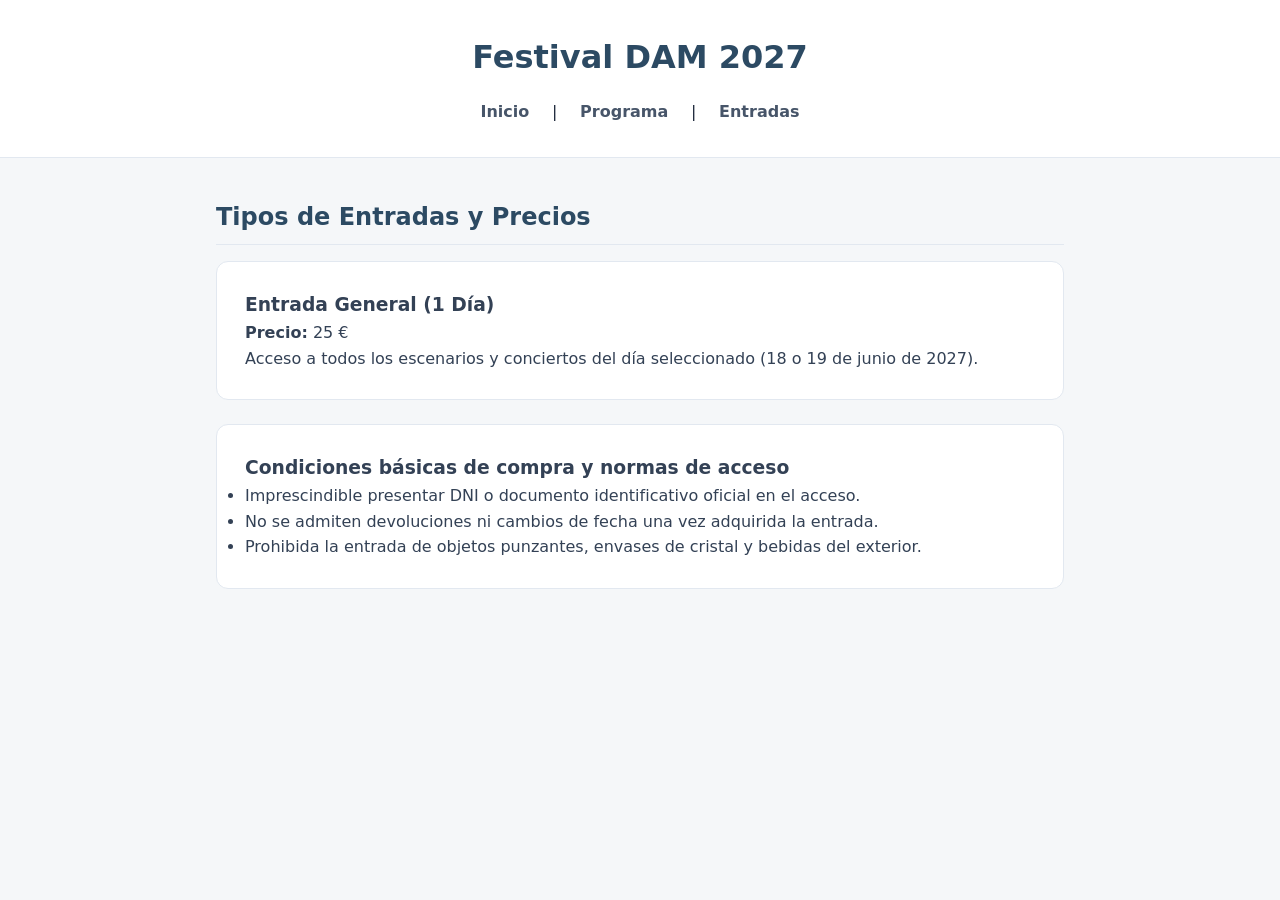
==== entradas.html @ 3f01dd0f "Novedad: Añadir contenido a las entradas y terminar reglas de git ignore para la 1.0" ====
<!DOCTYPE html>
<html lang="es">
<head>
    <meta charset="UTF-8">
    <title>Entradas - Festival DAM 2027</title>
    <link rel="stylesheet" href="style.css">
</head>
<body>
    <header>
        <h1>Festival DAM 2027</h1>
        <nav>
            <a href="index.html">Inicio</a> | 
            <a href="programa.html">Programa</a> | 
            <a href="entradas.html">Entradas</a>
        </nav>
    </header>
    <main>
        <h2>Tipos de Entradas y Precios</h2>
        
        <section>
            <h3>Entrada General (1 Día)</h3>
            <p><strong>Precio:</strong> 25 €</p>
            <p>Acceso a todos los escenarios y conciertos del día seleccionado (18 o 19 de junio de 2027).</p>
        </section>

        <section>
            <h3>Condiciones básicas de compra y normas de acceso</h3>
            <ul>
                <li>Imprescindible presentar DNI o documento identificativo oficial en el acceso.</li>
                <li>No se admiten devoluciones ni cambios de fecha una vez adquirida la entrada.</li>
                <li>Prohibida la entrada de objetos punzantes, envases de cristal y bebidas del exterior.</li>
            </ul>
        </section>
    </main>
</body>
</html>
---- style.css ----
* {
    box-sizing: border-box;
    margin: 0;
    padding: 0;
}

body {
    font-family: system-ui, -apple-system, "Segoe UI", Roboto, Helvetica, Arial, sans-serif;
    line-height: 1.6;
    background-color: #f5f7f9;
    color: #334155;
}

header {
    background-color: #ffffff;
    color: #1e293b;
    padding: 2rem 1rem;
    text-align: center;
    border-bottom: 1px solid #e2e8f0;
}

header h1 {
    margin-bottom: 1rem;
    font-weight: 700;
    color: #2c4a63;
}

nav ul {
    list-style: none;
    display: flex;
    justify-content: center;
    gap: 0.75rem;
}

nav a {
    color: #475569;
    text-decoration: none;
    font-weight: 600;
    padding: 0.5rem 1.1rem;
    border-radius: 20px;
    transition: background-color 0.2s, color 0.2s;
}

nav a:hover {
    background-color: #eef3f7;
    color: #2c4a63;
}

nav a.activo {
    background-color: #dbe8f2;
    color: #1e3a52;
}

main {
    max-width: 880px;
    margin: 2.5rem auto;
    padding: 0 1rem;
}

section {
    background-color: #ffffff;
    padding: 1.75rem;
    margin-bottom: 1.5rem;
    border-radius: 12px;
    border: 1px solid #e2e8f0;
}

h2 {
    color: #2c4a63;
    margin-bottom: 1rem;
    border-bottom: 1px solid #e2e8f0;
    padding-bottom: 0.5rem;
    font-weight: 600;
}

.eslogan {
    font-size: 1.1rem;
    font-weight: 600;
    color: #2c4a63;
    background-color: #f0f6fa;
    border-left: 3px solid #7aa3c2;
    padding: 0.8rem 1rem;
    margin: 1.2rem 0;
    border-radius: 0 8px 8px 0;
}

table {
    width: 100%;
    border-collapse: collapse;
    margin-top: 1rem;
}

th, td {
    border-bottom: 1px solid #edf2f7;
    padding: 0.85rem;
    text-align: left;
}

th {
    background-color: #f8fafc;
    color: #334155;
    font-weight: 600;
}

tbody tr:hover {
    background-color: #f8fafc;
}

footer {
    text-align: center;
    padding: 1.5rem;
    color: #64748b;
    margin-top: 3rem;
    font-size: 0.9rem;
    border-top: 1px solid #e2e8f0;
}
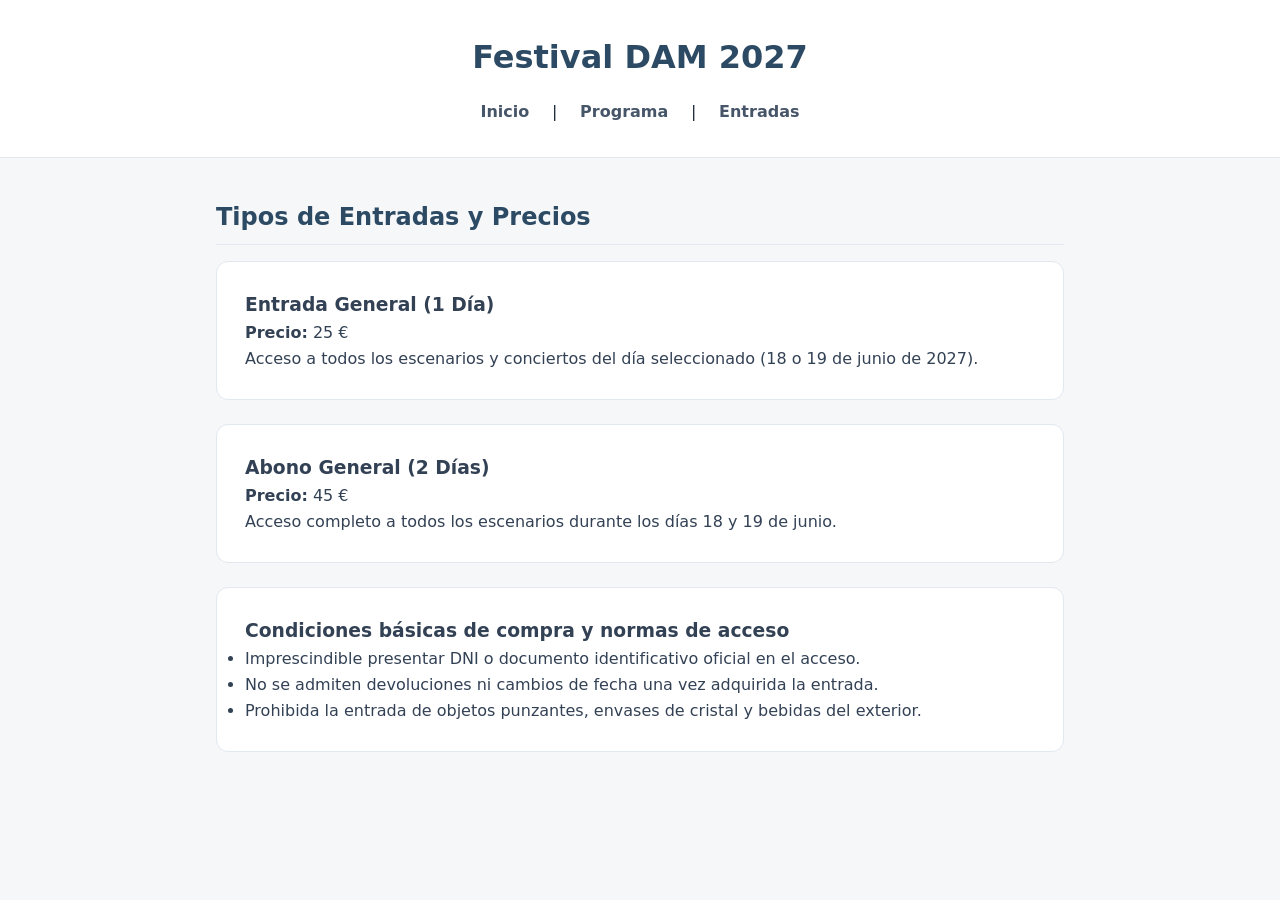
==== commit da90f4a4: "Funcion: añadido abono general de 2 dias a entradas.html" ====
--- a/entradas.html
+++ b/entradas.html
@@ -23,6 +23,12 @@
             <p>Acceso a todos los escenarios y conciertos del día seleccionado (18 o 19 de junio de 2027).</p>
         </section>
 
+	<section> 
+		<h3>Abono General (2 Días)</h3> 
+		<p><strong>Precio:</strong> 45 €</p>
+		<p>Acceso completo a todos los escenarios durante los días 18 y 19 		de junio.</p>
+	</section>
+
         <section>
             <h3>Condiciones básicas de compra y normas de acceso</h3>
             <ul>
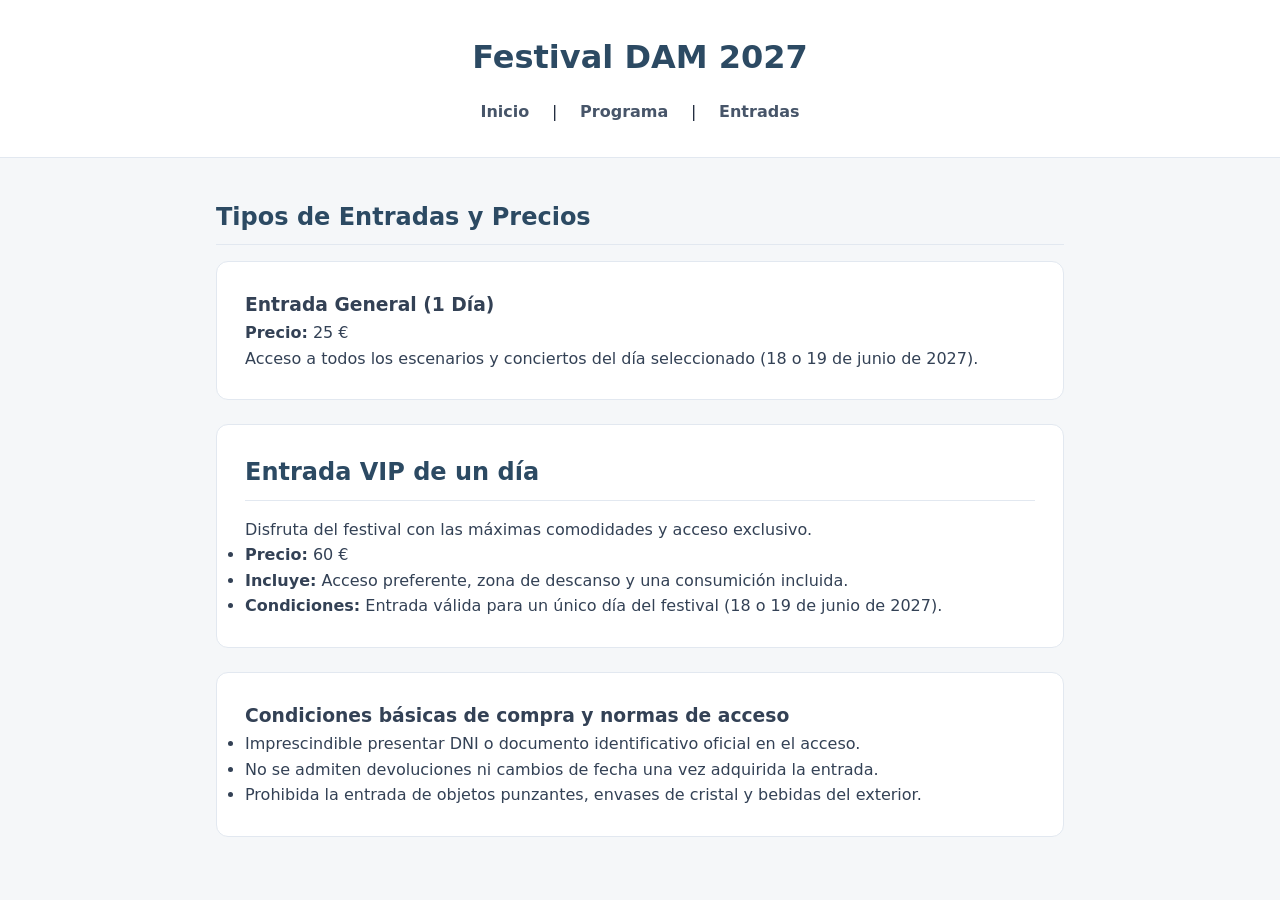
==== commit 72fd0318: "Añadida entrada VIP de un día en entradas.html" ====
--- a/entradas.html
+++ b/entradas.html
@@ -23,12 +23,16 @@
             <p>Acceso a todos los escenarios y conciertos del día seleccionado (18 o 19 de junio de 2027).</p>
         </section>
 
-	<section> 
-		<h3>Abono General (2 Días)</h3> 
-		<p><strong>Precio:</strong> 45 €</p>
-		<p>Acceso completo a todos los escenarios durante los días 18 y 19 		de junio.</p>
-	</section>
-
+        <section>
+            <h2>Entrada VIP de un día</h2>
+            <p>Disfruta del festival con las máximas comodidades y acceso exclusivo.</p>
+            <ul>
+                <li><strong>Precio:</strong> 60 €</li>
+                <li><strong>Incluye:</strong> Acceso preferente, zona de descanso y una consumición incluida.</li>
+                <li><strong>Condiciones:</strong> Entrada válida para un único día del festival (18 o 19 de junio de 2027).</li>
+            </ul>
+        </section>
+        
         <section>
             <h3>Condiciones básicas de compra y normas de acceso</h3>
             <ul>
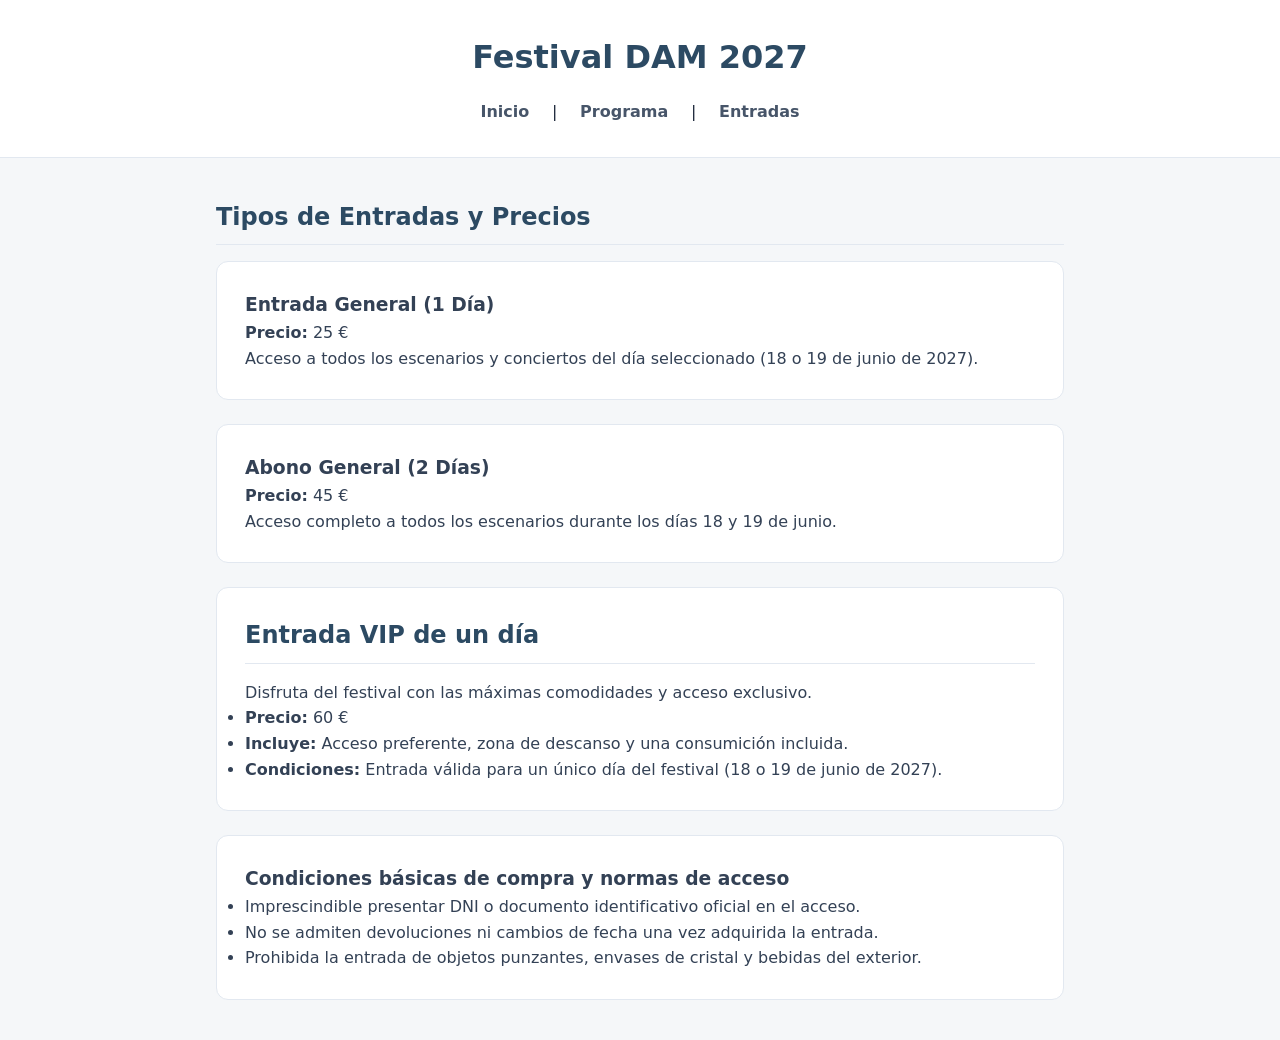
==== commit 348d972e: "fix: resolver conflicto de eslogan en index.html index.html integrado en mai" ====
--- a/entradas.html
+++ b/entradas.html
@@ -23,6 +23,12 @@
             <p>Acceso a todos los escenarios y conciertos del día seleccionado (18 o 19 de junio de 2027).</p>
         </section>
 
+	<section> 
+		<h3>Abono General (2 Días)</h3> 
+		<p><strong>Precio:</strong> 45 €</p>
+		<p>Acceso completo a todos los escenarios durante los días 18 y 19 		de junio.</p>
+	</section>
+
         <section>
             <h2>Entrada VIP de un día</h2>
             <p>Disfruta del festival con las máximas comodidades y acceso exclusivo.</p>
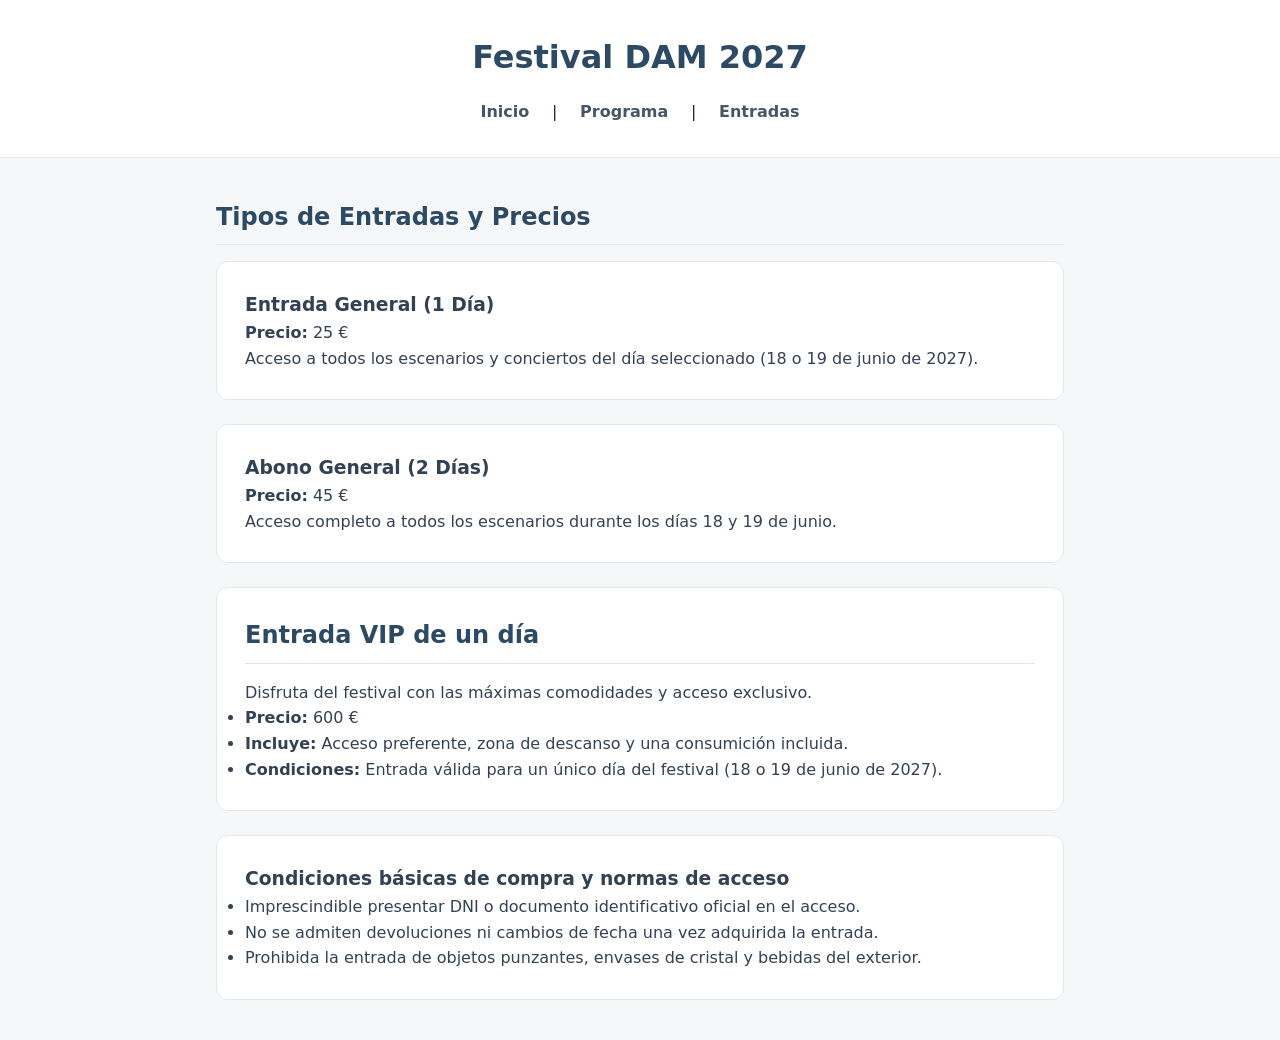
==== commit 520dbaf9: "Actualizada la tarifa de la entrada VIP en entradas.html" ====
--- a/entradas.html
+++ b/entradas.html
@@ -33,7 +33,7 @@
             <h2>Entrada VIP de un día</h2>
             <p>Disfruta del festival con las máximas comodidades y acceso exclusivo.</p>
             <ul>
-                <li><strong>Precio:</strong> 60 €</li>
+                <li><strong>Precio:</strong> 600 €</li>
                 <li><strong>Incluye:</strong> Acceso preferente, zona de descanso y una consumición incluida.</li>
                 <li><strong>Condiciones:</strong> Entrada válida para un único día del festival (18 o 19 de junio de 2027).</li>
             </ul>
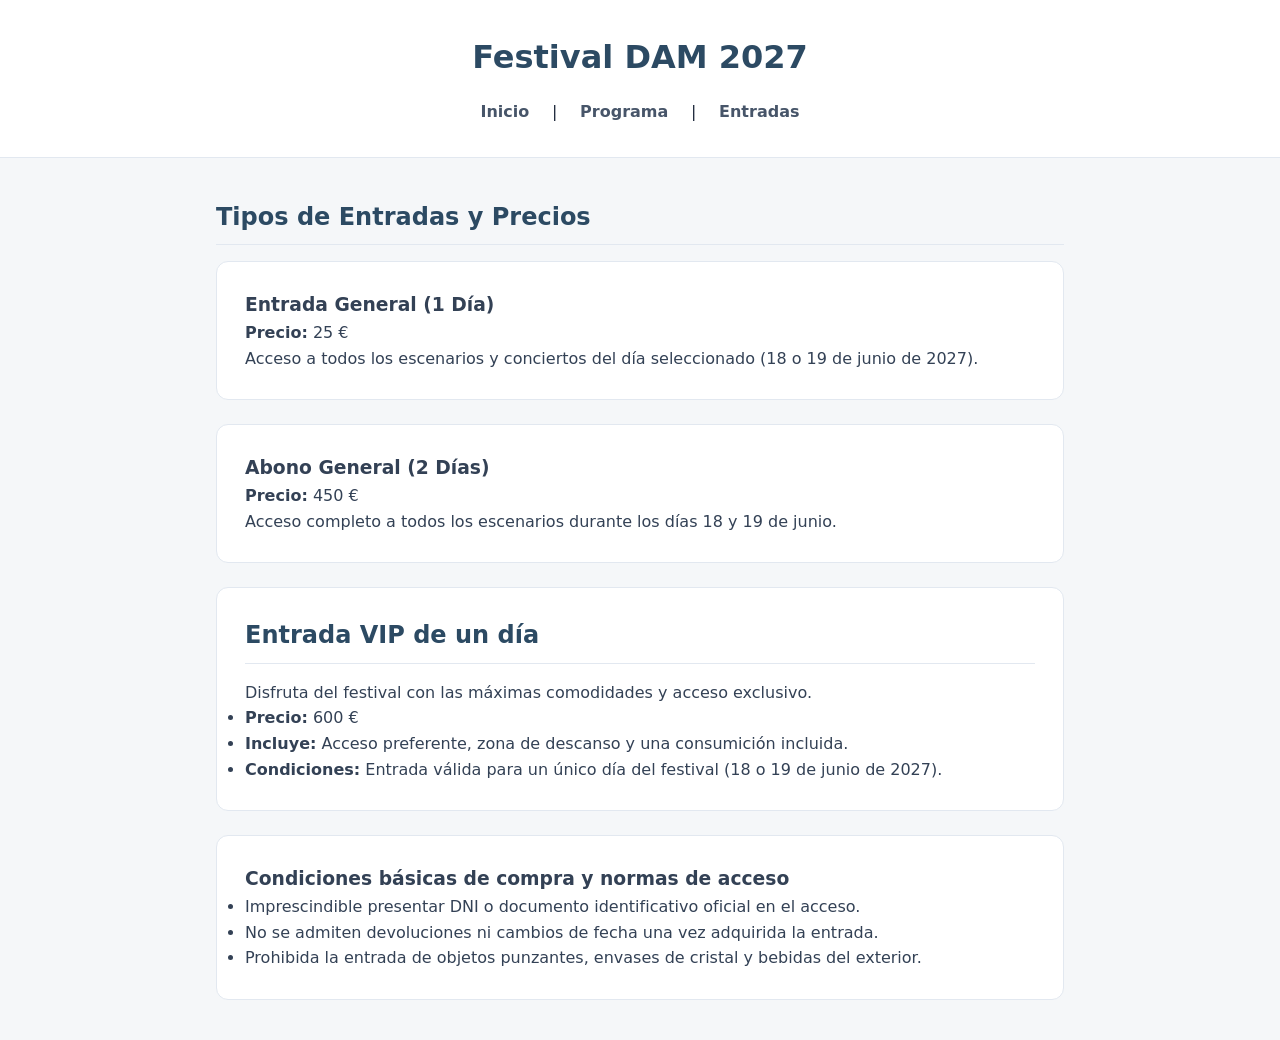
==== commit 647e8f33: "(aqui se ha introducido el error de la parte B de precio a 450)" ====
--- a/entradas.html
+++ b/entradas.html
@@ -25,7 +25,7 @@
 
 	<section> 
 		<h3>Abono General (2 Días)</h3> 
-		<p><strong>Precio:</strong> 45 €</p>
+		<p><strong>Precio:</strong> 450 €</p>
 		<p>Acceso completo a todos los escenarios durante los días 18 y 19 		de junio.</p>
 	</section>
 
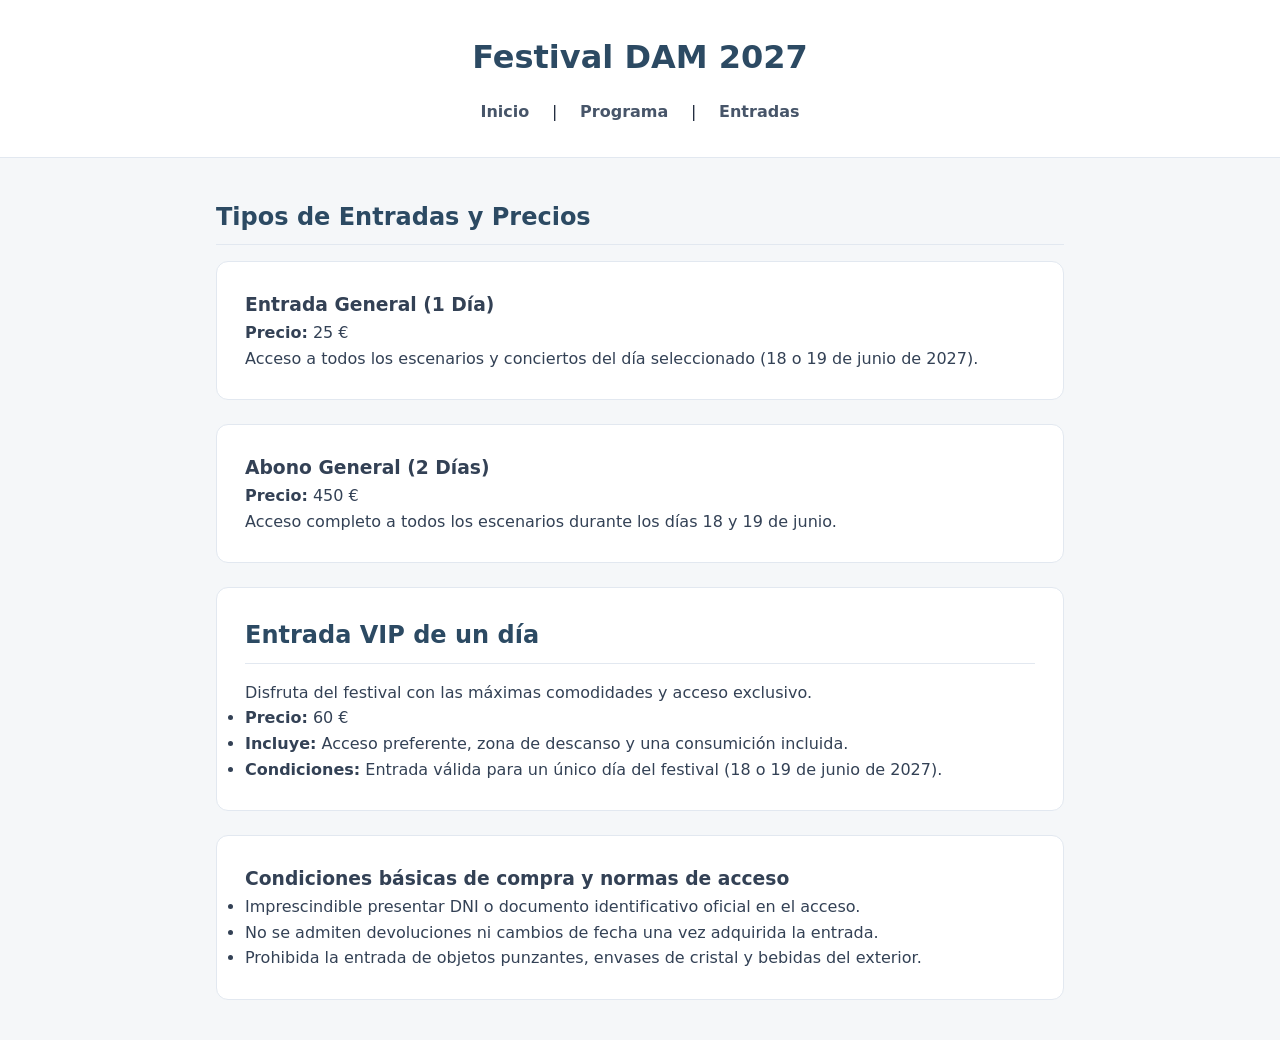
==== commit 4df30315: "Revert "Actualizada la tarifa de la entrada VIP en entradas.html" This reverts commit 520dbaf9f50fbb" ====
--- a/entradas.html
+++ b/entradas.html
@@ -33,7 +33,7 @@
             <h2>Entrada VIP de un día</h2>
             <p>Disfruta del festival con las máximas comodidades y acceso exclusivo.</p>
             <ul>
-                <li><strong>Precio:</strong> 600 €</li>
+                <li><strong>Precio:</strong> 60 €</li>
                 <li><strong>Incluye:</strong> Acceso preferente, zona de descanso y una consumición incluida.</li>
                 <li><strong>Condiciones:</strong> Entrada válida para un único día del festival (18 o 19 de junio de 2027).</li>
             </ul>
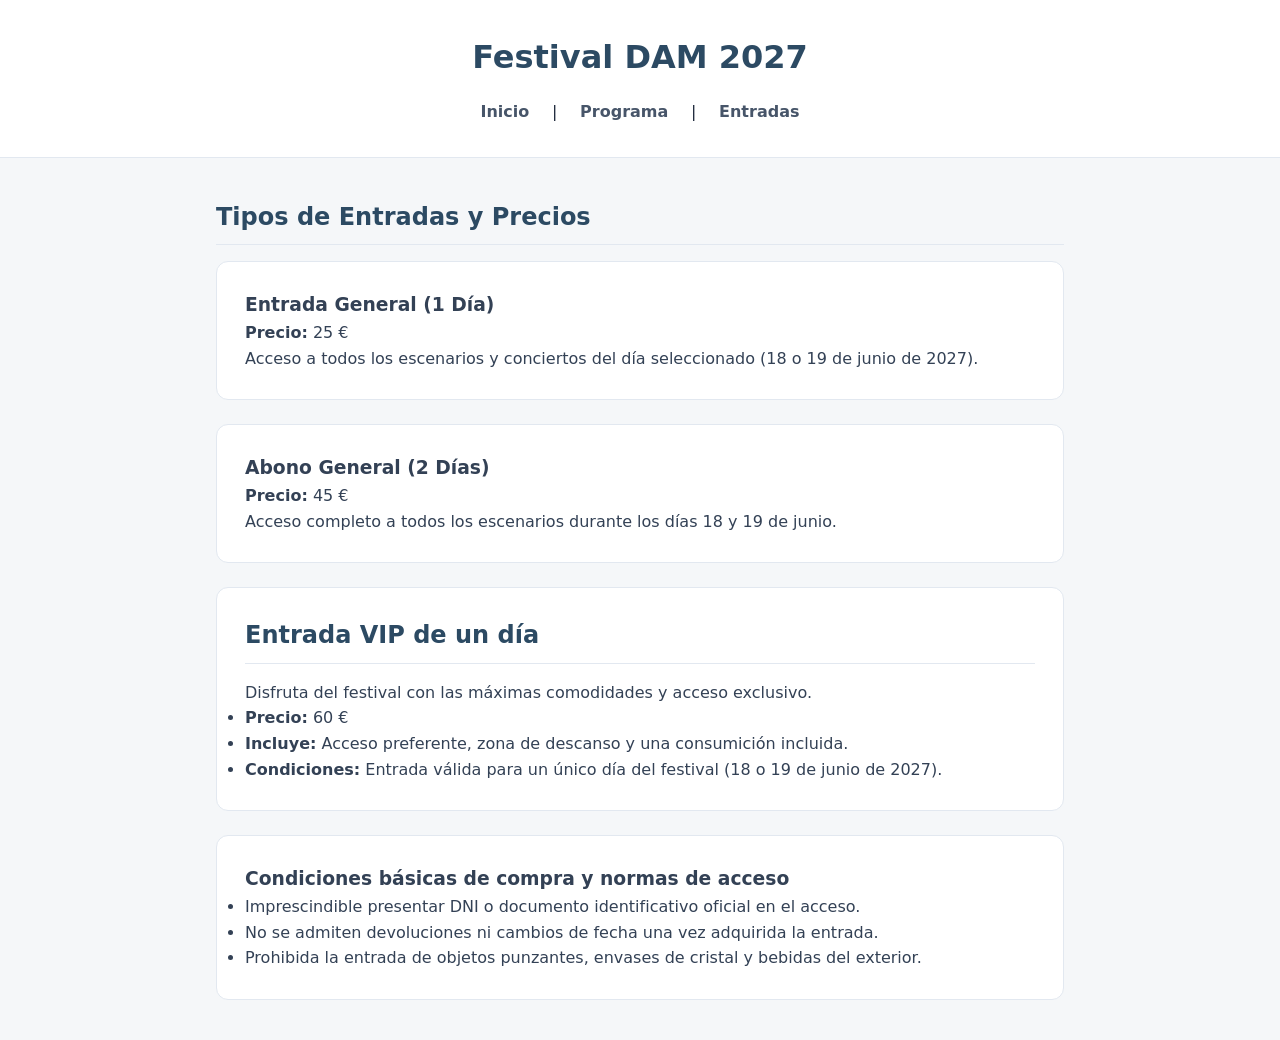
==== commit 970f329d: "Revert "(aqui se ha introducido el error de la parte B de precio a 450)" This reverts commit 647e8f3" ====
--- a/entradas.html
+++ b/entradas.html
@@ -25,7 +25,7 @@
 
 	<section> 
 		<h3>Abono General (2 Días)</h3> 
-		<p><strong>Precio:</strong> 450 €</p>
+		<p><strong>Precio:</strong> 45 €</p>
 		<p>Acceso completo a todos los escenarios durante los días 18 y 19 		de junio.</p>
 	</section>
 
